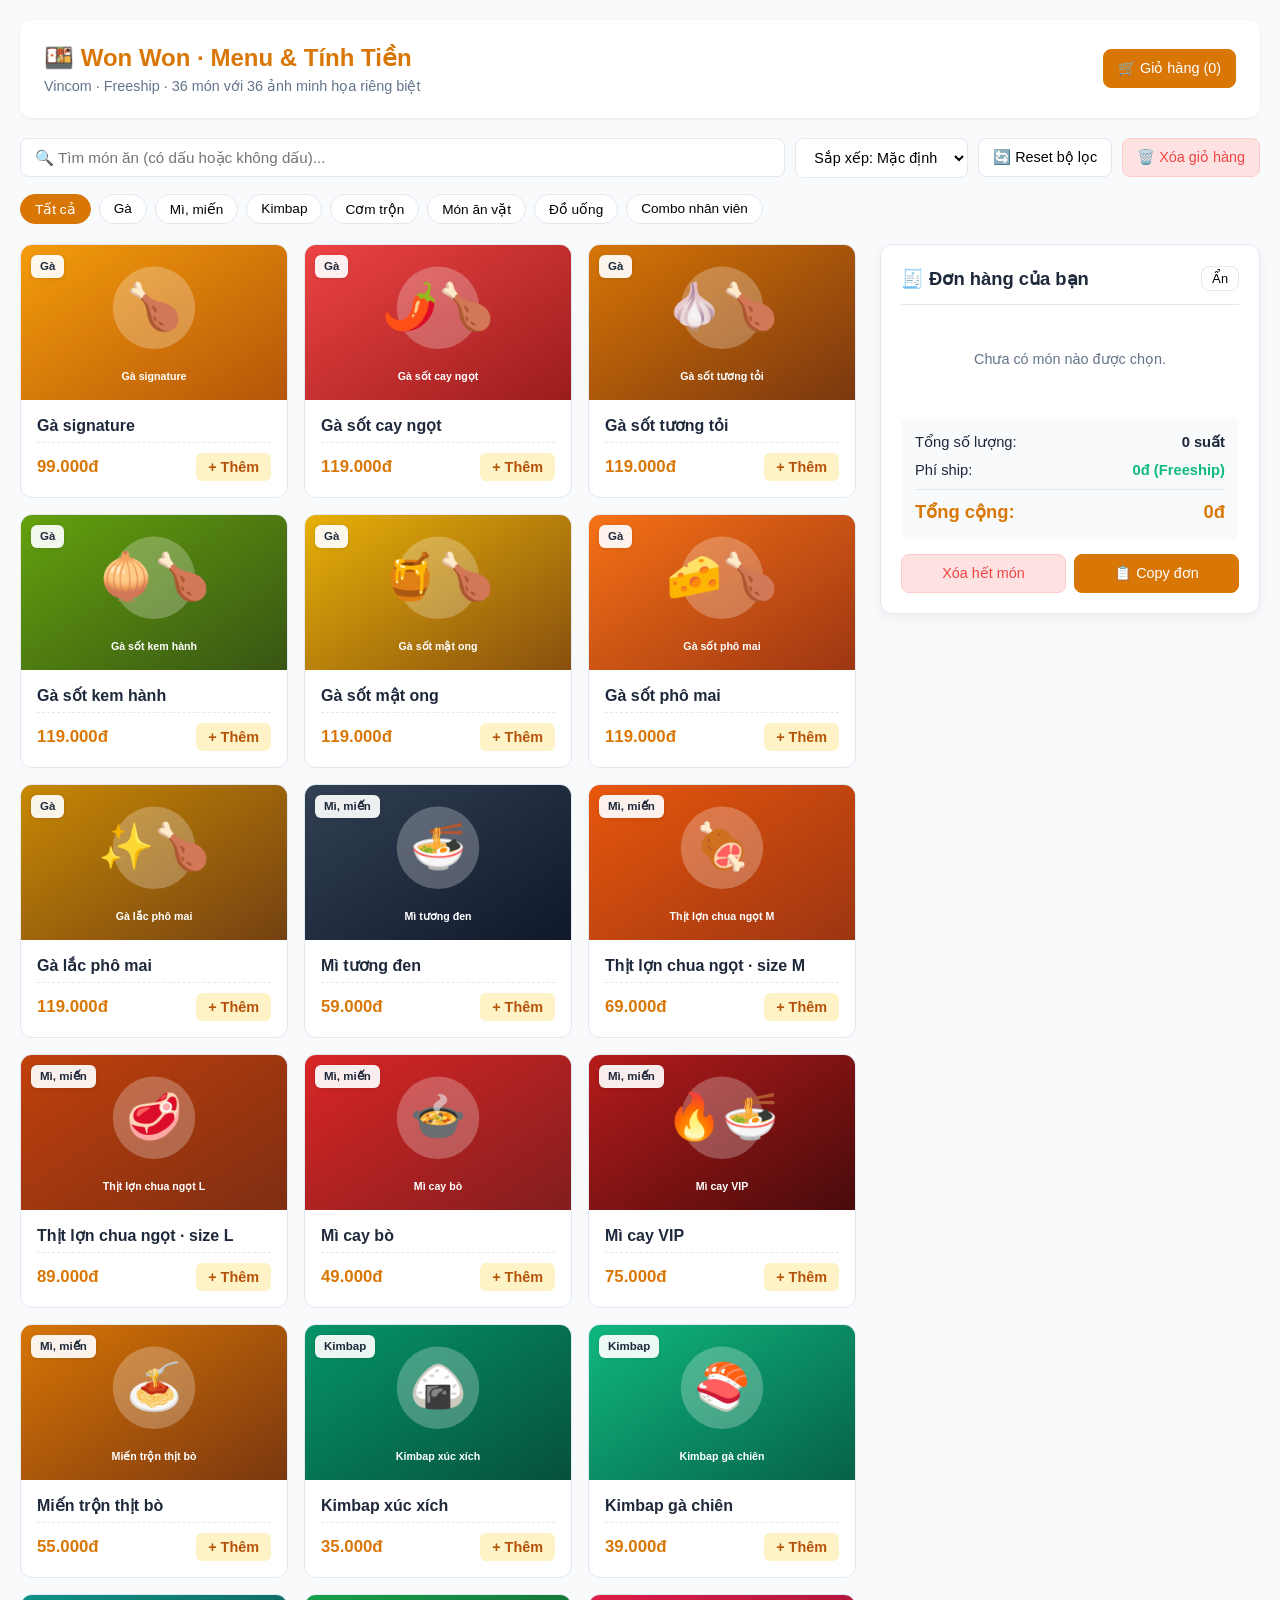
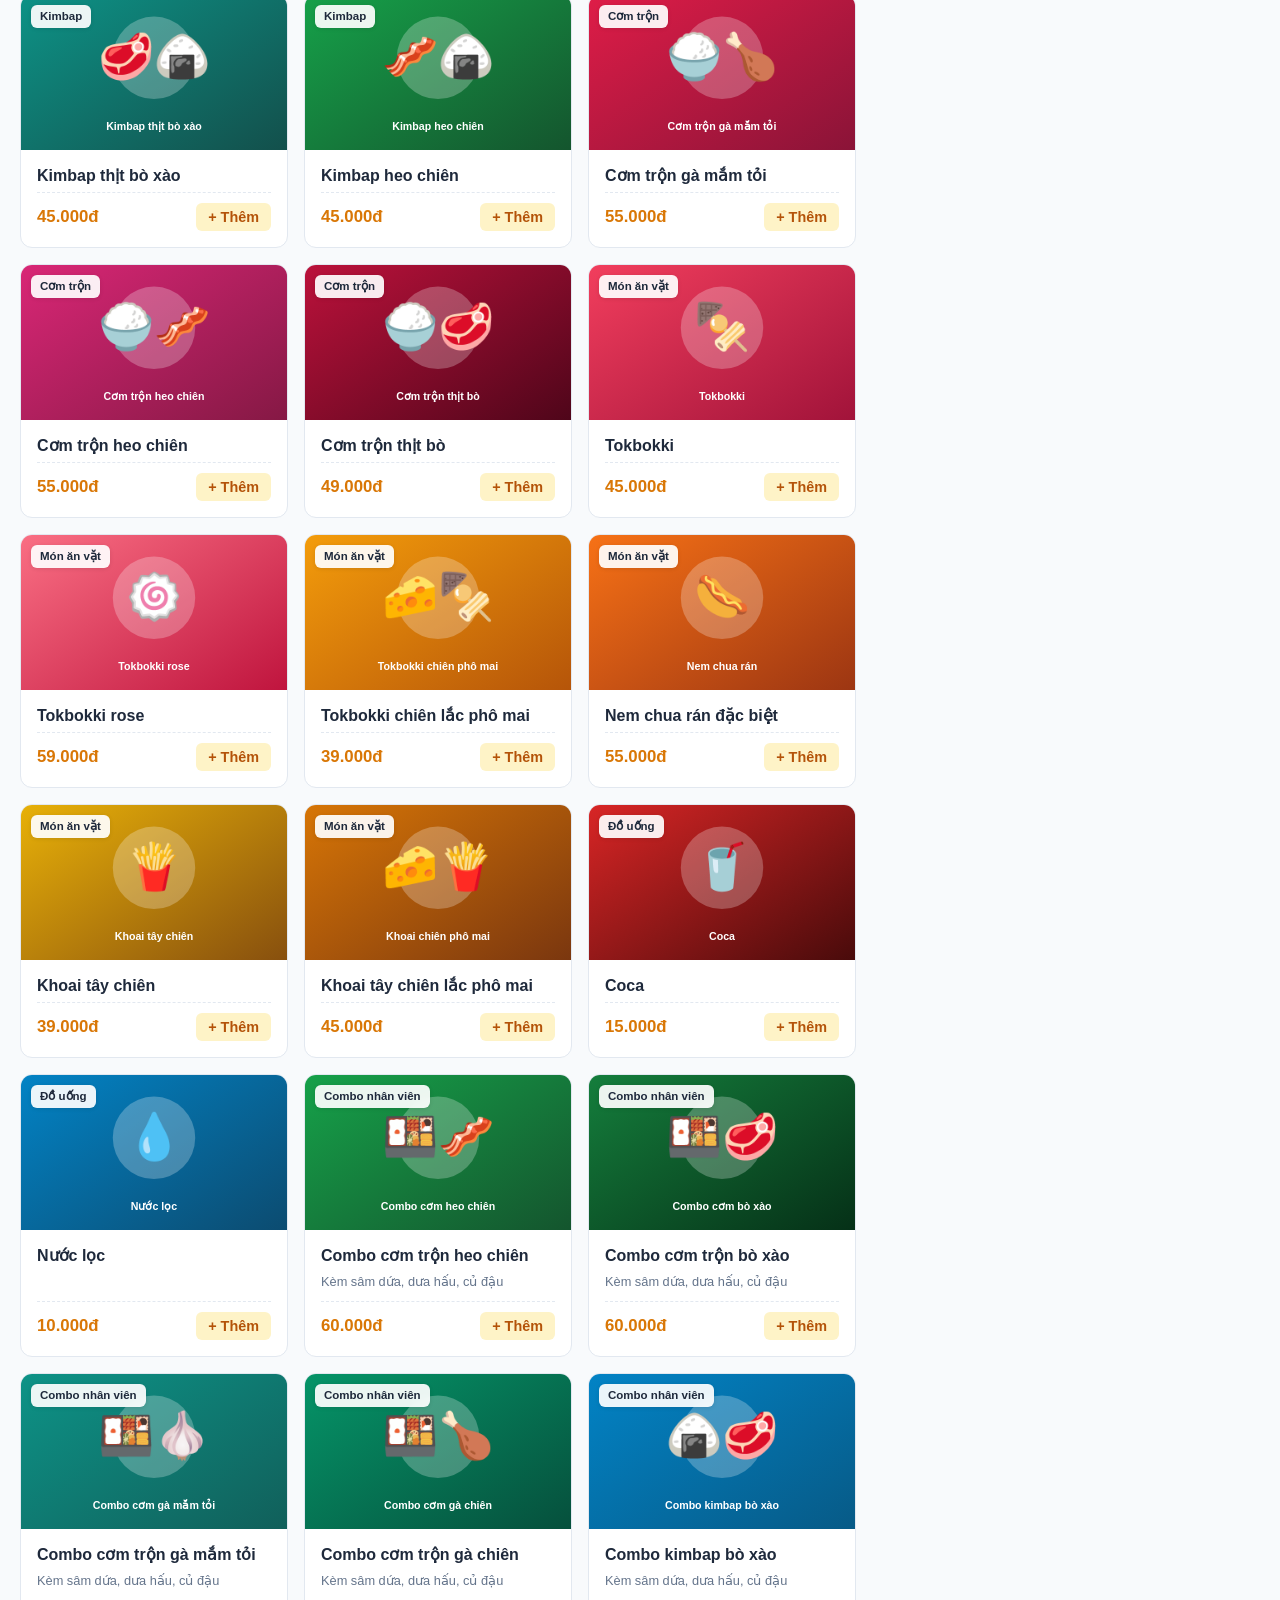
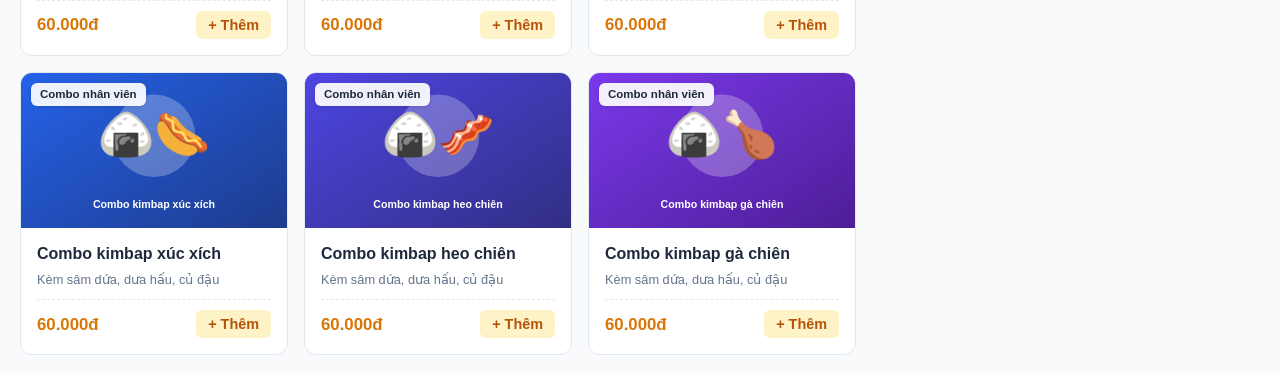
==== index.html @ 11dcac60 "Initial commit: add menu page" ====
<!DOCTYPE html>
<html lang="vi">
<head>
  <meta charset="UTF-8" />
  <meta http-equiv="refresh" content="0; url=./menu-won-won-unique-images.html" />
  <title>Menu Won Won</title>
  <script>
    window.location.replace("./menu-won-won-unique-images.html");
  </script>
</head>
<body>
  <p>Đang chuyển hướng tới <a href="./menu-won-won-unique-images.html">Menu Won Won</a>...</p>
</body>
</html>
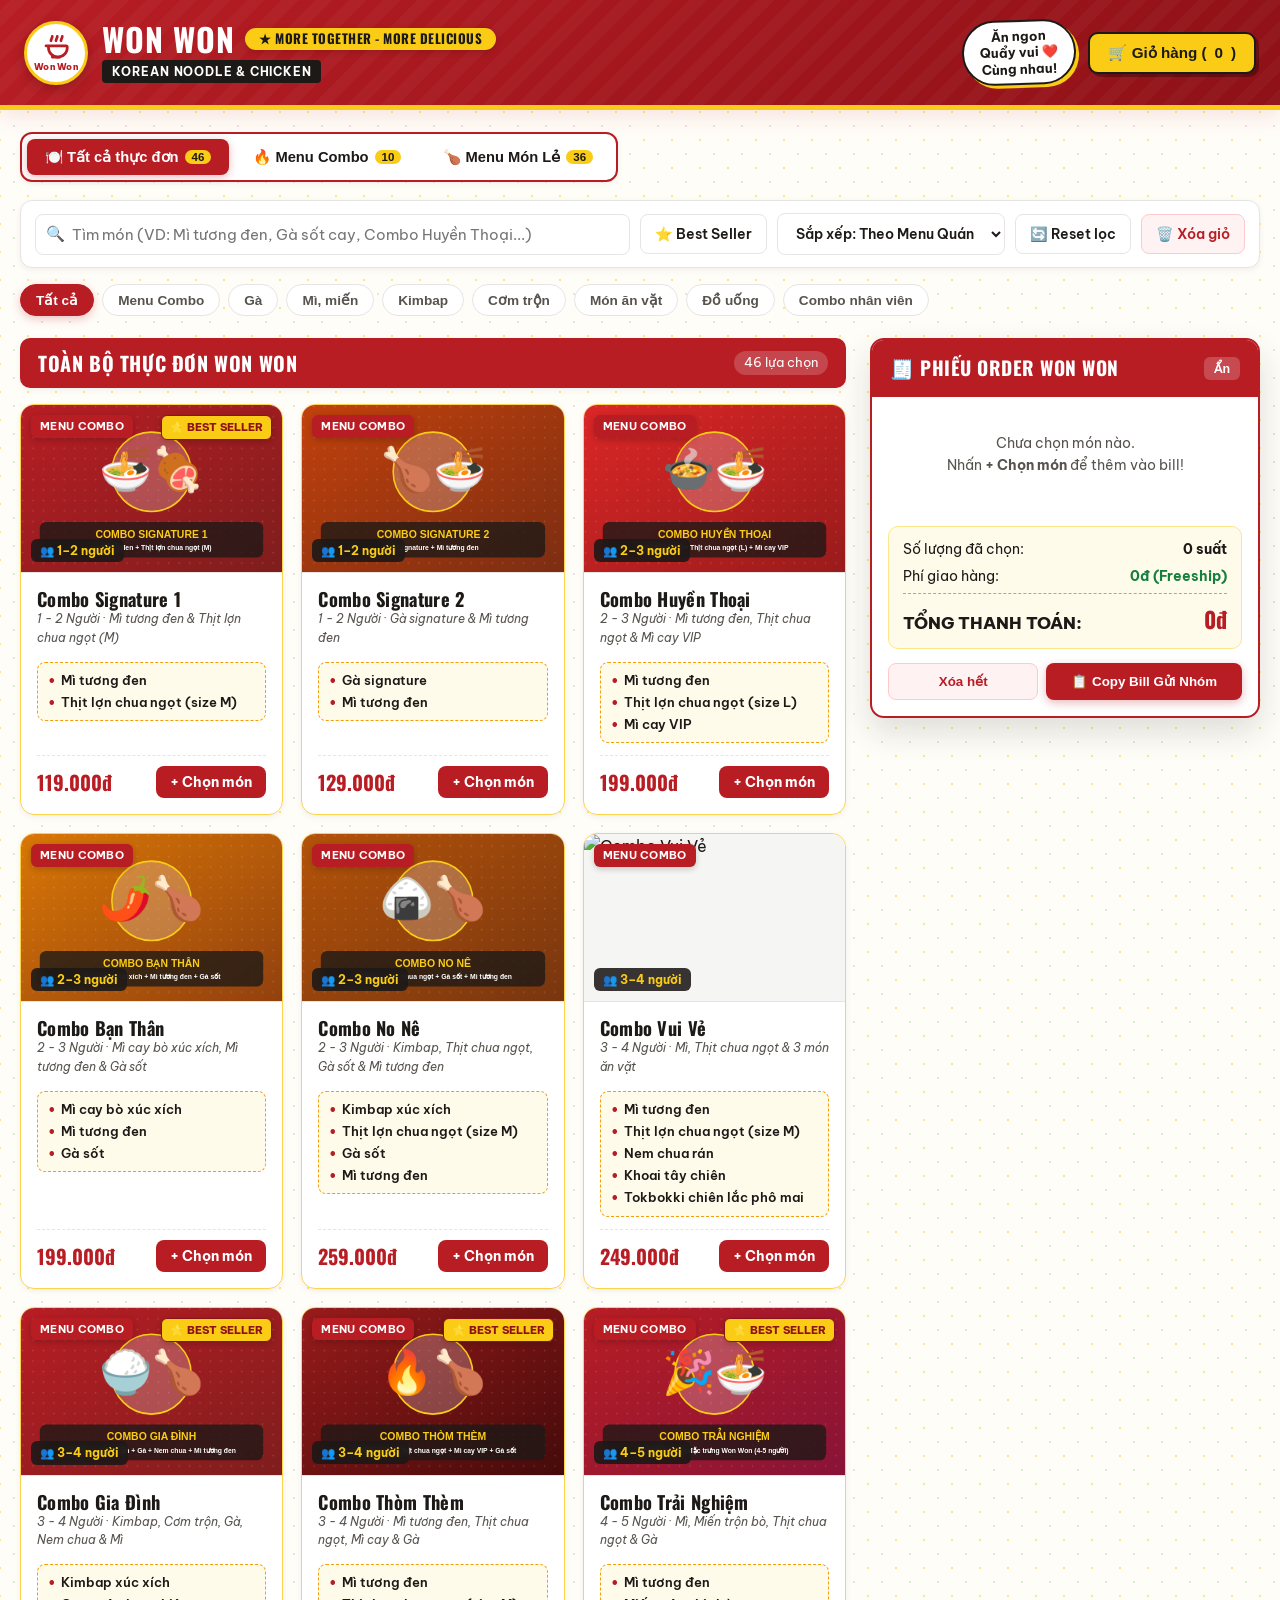
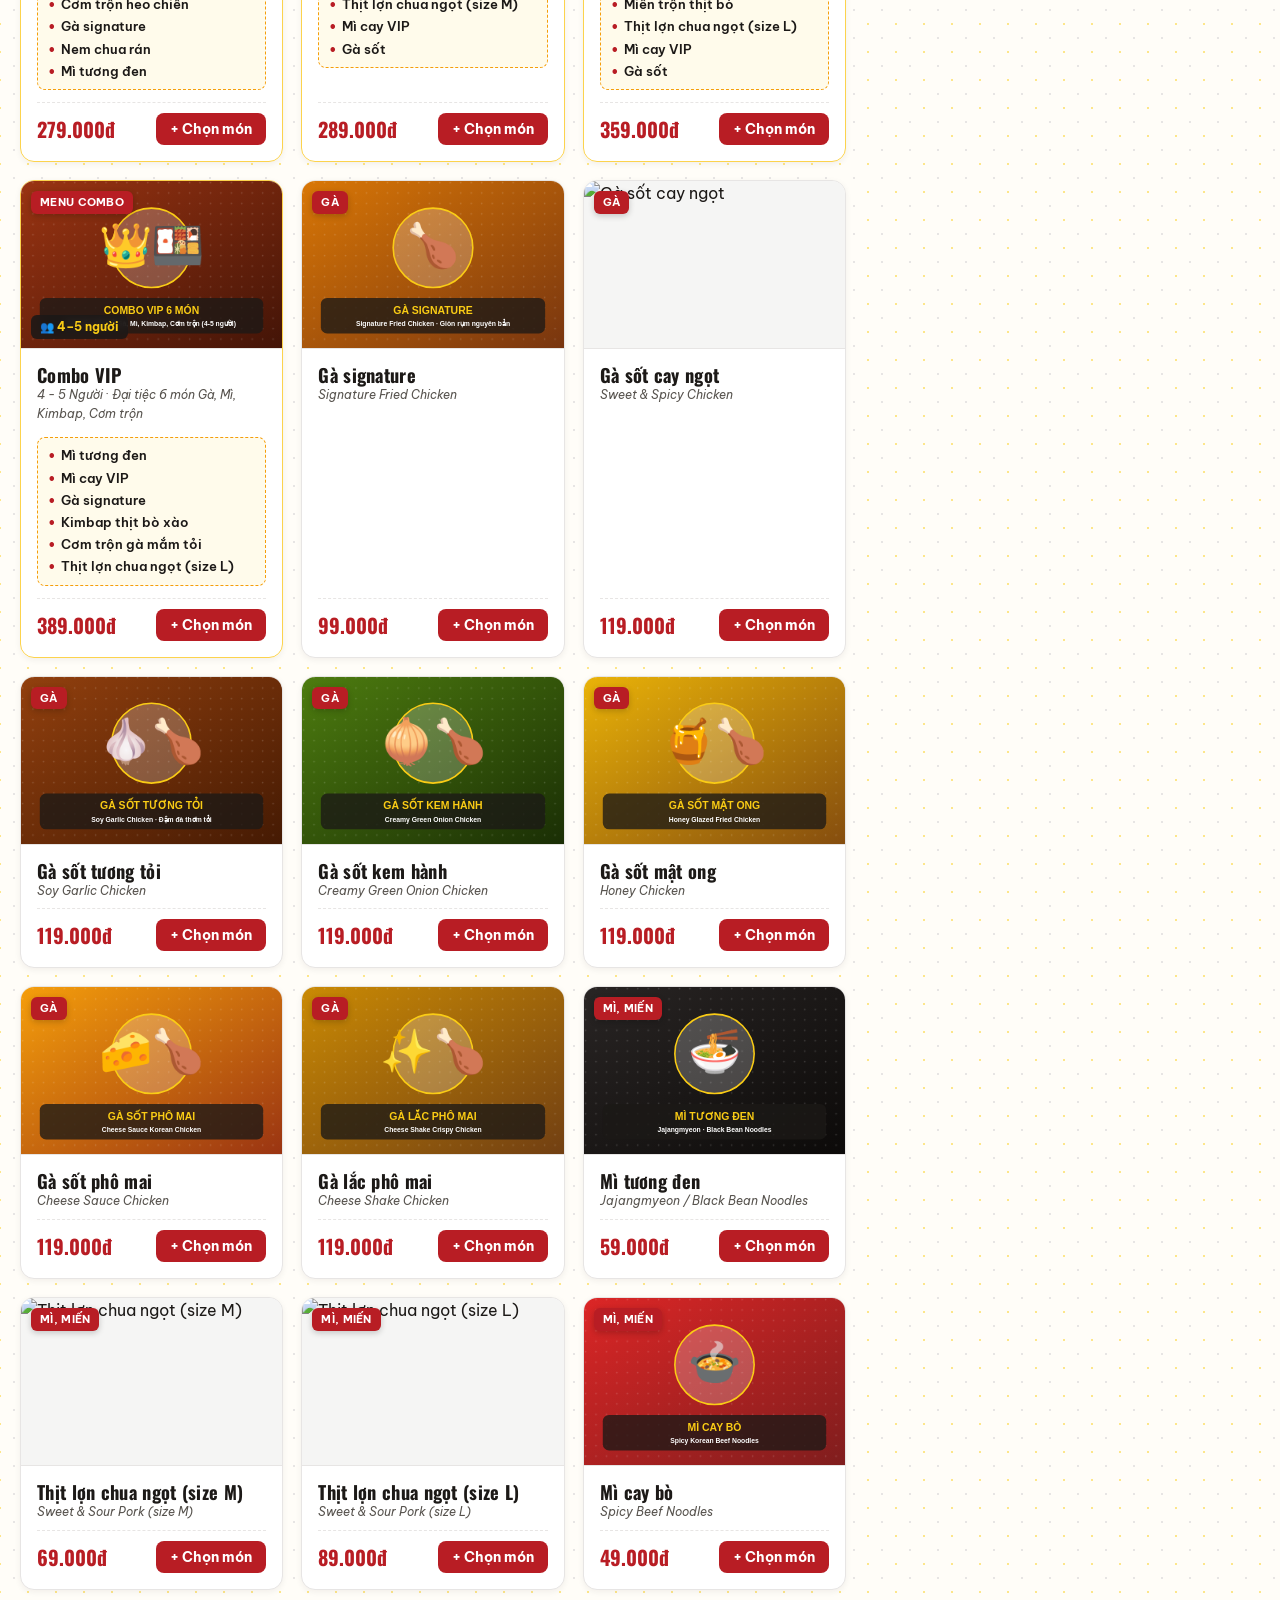
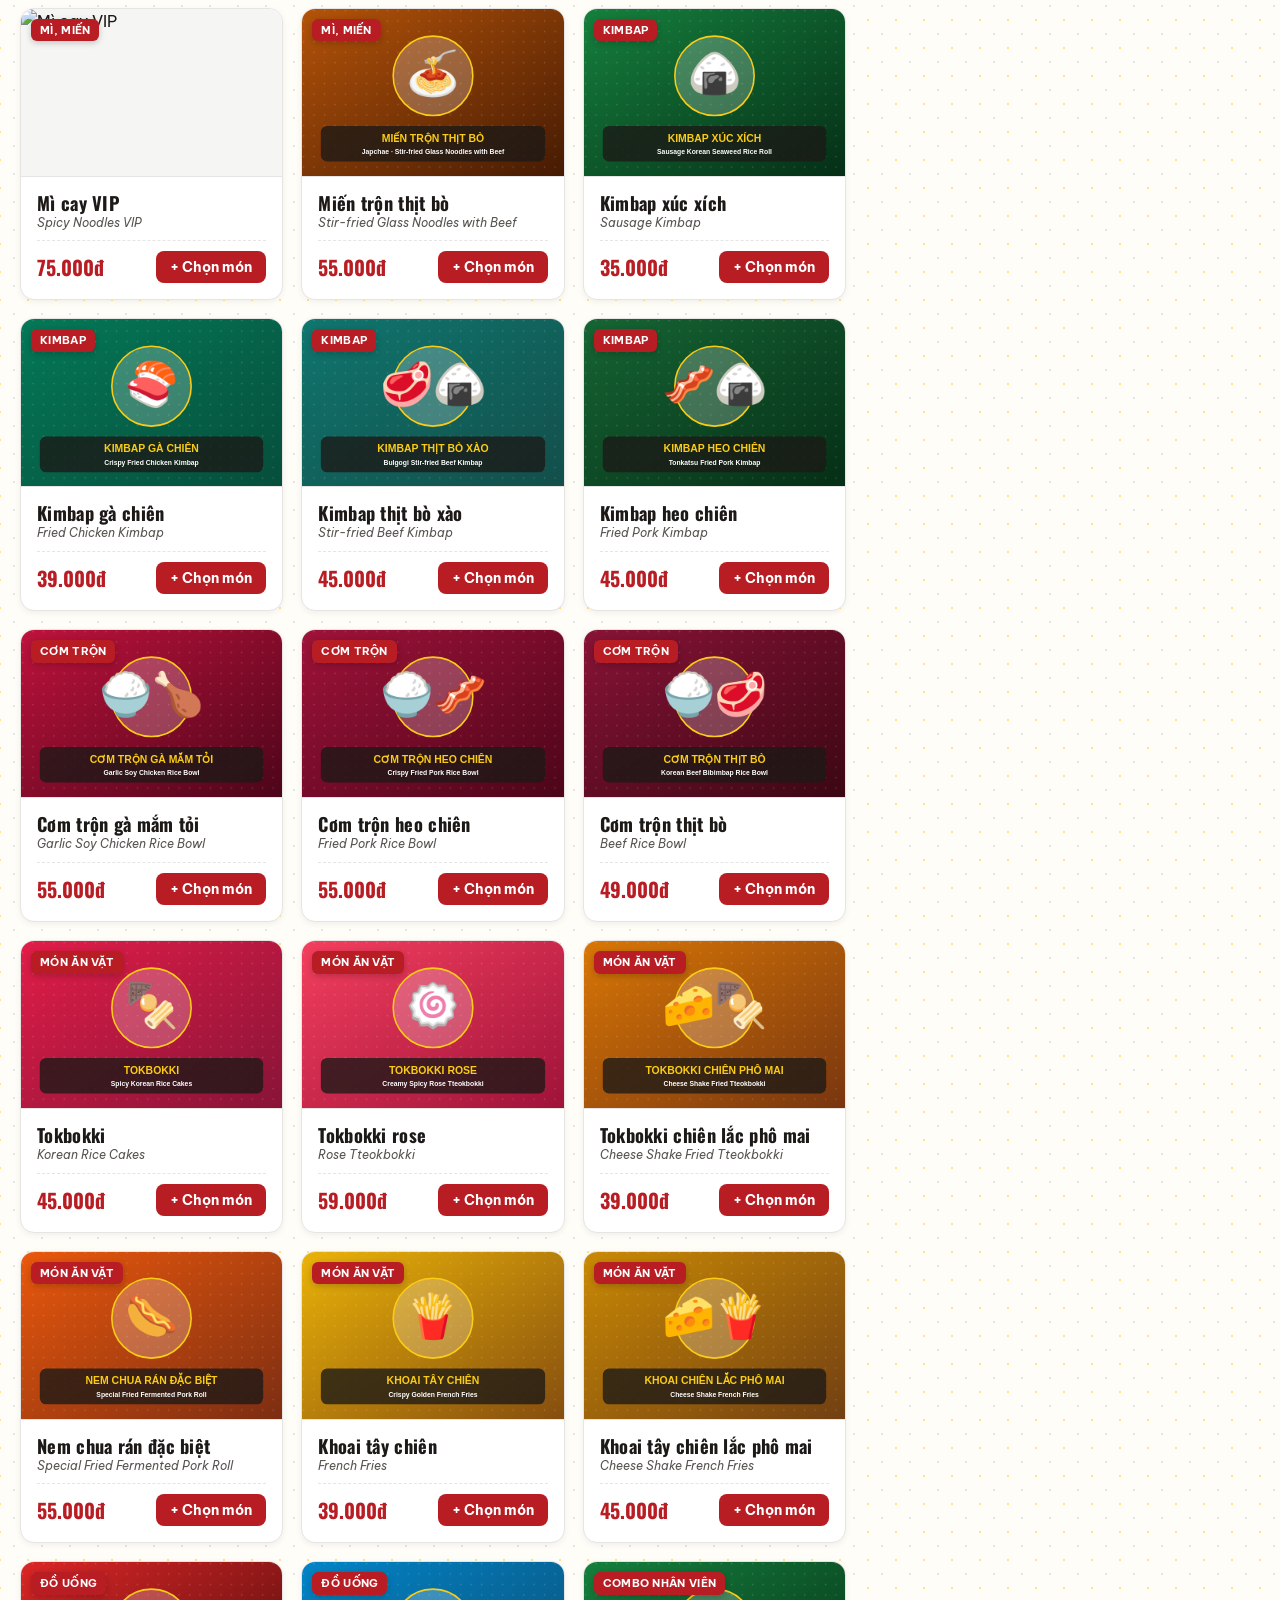
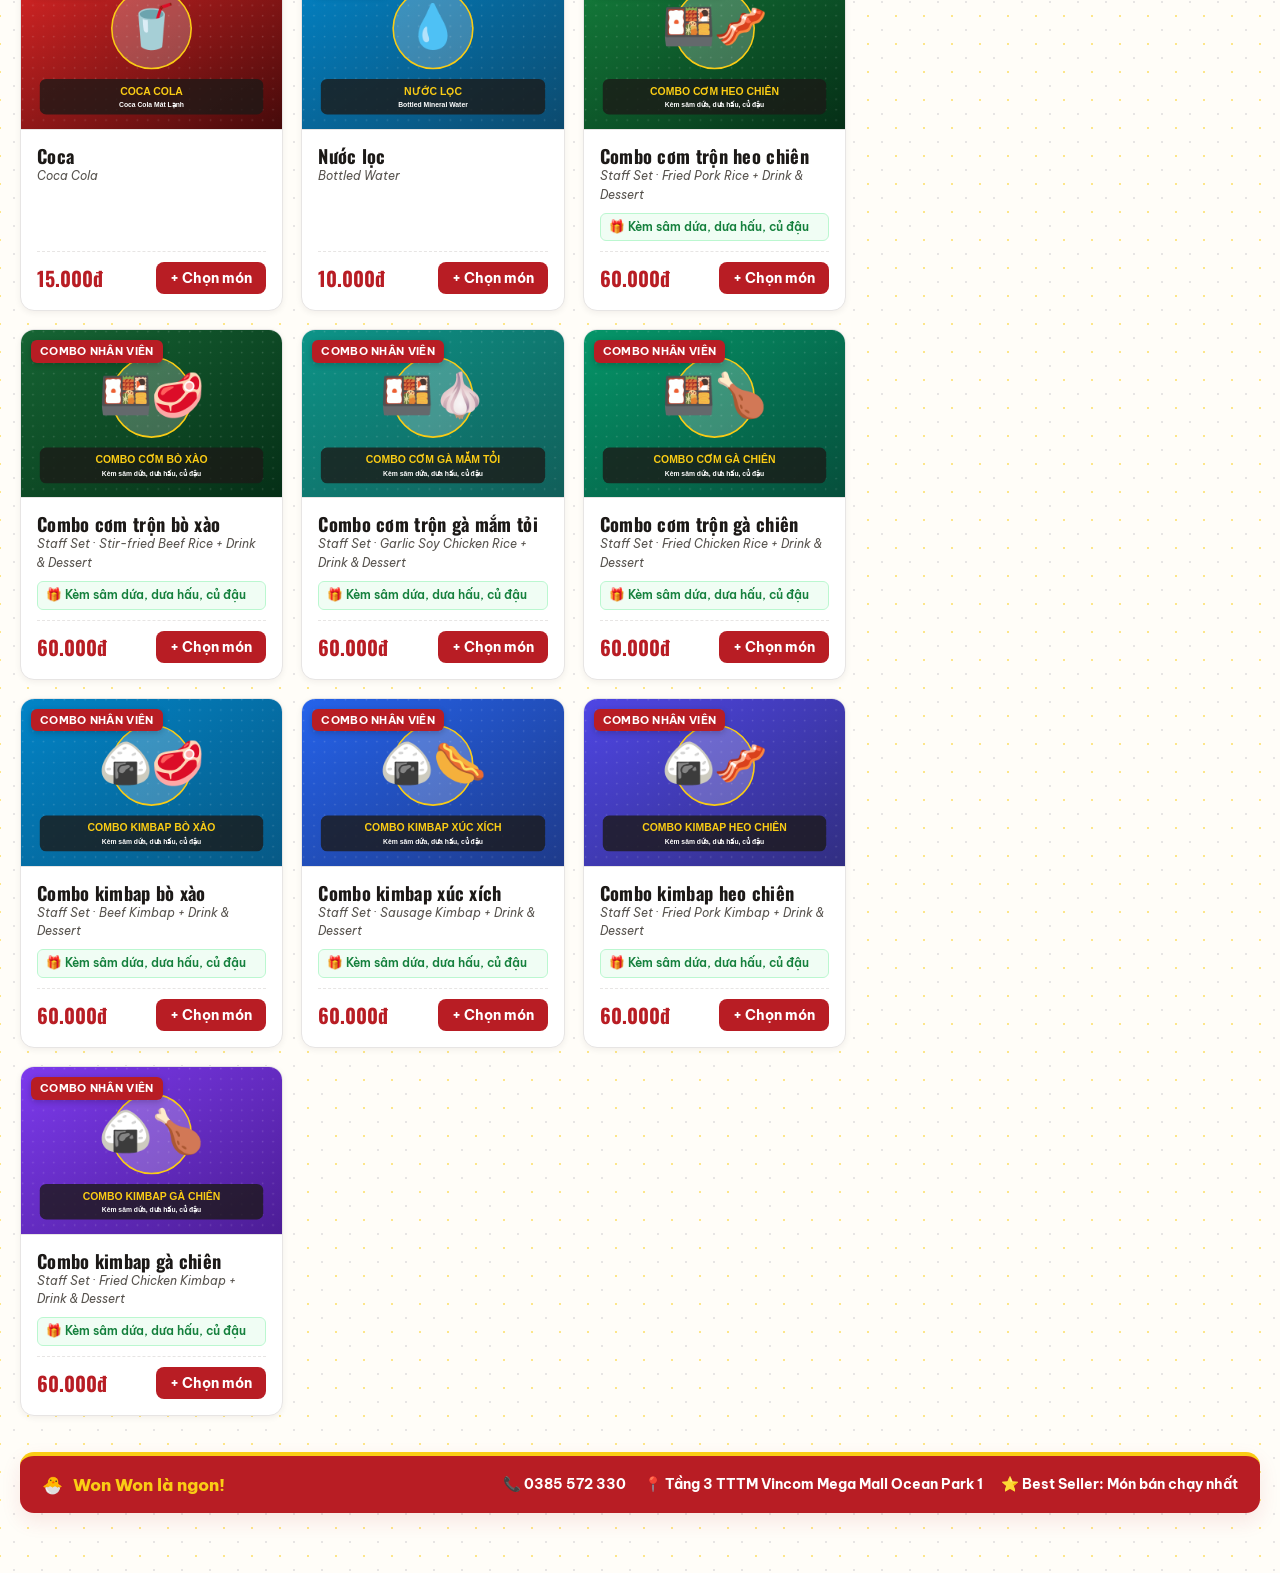
==== commit 5a544836: "Update menu page to won-won-official-menu-v2.html" ====
--- a/index.html
+++ b/index.html
@@ -2,13 +2,13 @@
 <html lang="vi">
 <head>
   <meta charset="UTF-8" />
-  <meta http-equiv="refresh" content="0; url=./menu-won-won-unique-images.html" />
+  <meta http-equiv="refresh" content="0; url=./won-won-official-menu-v2.html" />
   <title>Menu Won Won</title>
   <script>
-    window.location.replace("./menu-won-won-unique-images.html");
+    window.location.replace("./won-won-official-menu-v2.html");
   </script>
 </head>
 <body>
-  <p>Đang chuyển hướng tới <a href="./menu-won-won-unique-images.html">Menu Won Won</a>...</p>
+  <p>Đang chuyển hướng tới <a href="./won-won-official-menu-v2.html">Menu Won Won</a>...</p>
 </body>
 </html>
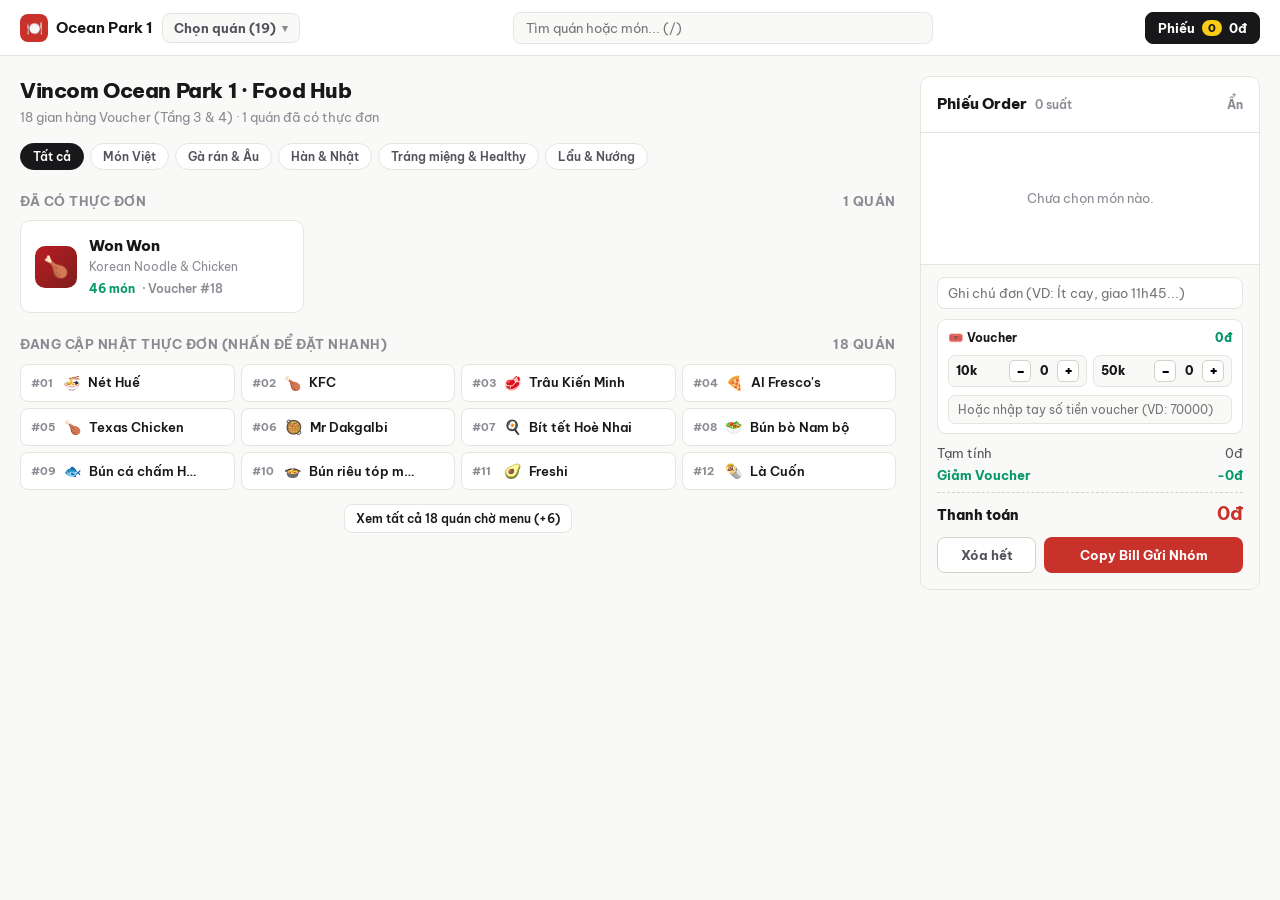
==== commit 72346120: "Redesign Food Hub for 18+ voucher restaurants with sticky order & voucher calculator" ====
--- a/index.html
+++ b/index.html
@@ -2,13 +2,168 @@
 <html lang="vi">
 <head>
   <meta charset="UTF-8" />
-  <meta http-equiv="refresh" content="0; url=./won-won-official-menu-v2.html" />
-  <title>Menu Won Won</title>
-  <script>
-    window.location.replace("./won-won-official-menu-v2.html");
-  </script>
+  <meta name="viewport" content="width=device-width, initial-scale=1.0" />
+  <title>Ocean Park 1 · Food Hub</title>
+  <meta name="description" content="Danh bạ thực đơn &amp; đặt món nhóm tại Vincom Mega Mall Ocean Park 1." />
+  <link rel="preconnect" href="https://fonts.googleapis.com" />
+  <link rel="preconnect" href="https://fonts.gstatic.com" crossorigin />
+  <link href="https://fonts.googleapis.com/css2?family=Be+Vietnam+Pro:wght@400;500;600;700;800&display=swap" rel="stylesheet" />
+  <link rel="stylesheet" href="./styles.css" />
 </head>
 <body>
-  <p>Đang chuyển hướng tới <a href="./won-won-official-menu-v2.html">Menu Won Won</a>...</p>
+  <!-- ==================== MINIMAL TOPBAR ==================== -->
+  <header class="topbar">
+    <div class="topbar-inner">
+      <div class="topbar-left">
+        <button class="brand-btn" id="brandHomeBtn" title="Về trang chủ">
+          <span class="brand-dot" aria-hidden="true">🍽️</span>
+          <strong>Ocean Park 1</strong>
+        </button>
+
+        <button class="switcher-trigger" id="switcherTriggerBtn" title="Chọn nhanh quán (Ctrl+K)">
+          <span id="switcherLabel">Chọn quán</span>
+          <span class="chevron">▾</span>
+        </button>
+      </div>
+
+      <div class="search-wrap">
+        <input
+          type="text"
+          id="globalSearchInput"
+          class="search-input"
+          placeholder="Tìm quán hoặc món... (/)"
+          autocomplete="off"
+        />
+        <button class="clear-x" id="globalSearchClear" aria-label="Xóa tìm kiếm">✕</button>
+      </div>
+
+      <button class="cart-btn" id="openCartBtn">
+        <span>Phiếu</span>
+        <span class="cart-badge" id="topCartCount">0</span>
+        <span class="cart-btn-total" id="topCartTotal">0đ</span>
+      </button>
+    </div>
+  </header>
+
+  <!-- ==================== WORKSPACE: MAIN + STICKY ORDER PANEL ==================== -->
+  <div class="workspace" id="workspace">
+    <main class="page" id="mainContent" aria-live="polite"></main>
+
+    <aside class="cart-drawer" id="cartDrawer" aria-label="Phiếu order nhóm">
+      <div class="cart-head">
+        <div class="cart-head-left">
+          <h2>Phiếu Order</h2>
+          <span class="muted" id="cartSubMeta">0 suất</span>
+        </div>
+        <button class="link-btn" id="closeCartBtn" aria-label="Ẩn phiếu">Ẩn</button>
+      </div>
+
+      <div class="cart-body" id="cartBody"></div>
+
+      <div class="cart-foot">
+        <input
+          type="text"
+          id="cartNoteInput"
+          class="field-input"
+          placeholder="Ghi chú đơn (VD: Ít cay, giao 11h45...)"
+        />
+
+        <!-- VOUCHER WIDGET: 10k & 50k steppers + manual input -->
+        <div class="voucher-box">
+          <div class="voucher-head">
+            <span>🎟️ Voucher</span>
+            <div class="voucher-head-right">
+              <span class="voucher-val" id="voucherActiveVal">0đ</span>
+              <button class="link-btn" id="resetVoucherBtn" hidden>Xóa</button>
+            </div>
+          </div>
+
+          <div class="voucher-steppers">
+            <div class="v-stepper">
+              <span class="v-denom">10k</span>
+              <div class="v-ctrl">
+                <button type="button" class="v-btn" data-v-denom="10000" data-v-delta="-1" aria-label="Giảm voucher 10k">−</button>
+                <span class="v-qty" id="vQty10">0</span>
+                <button type="button" class="v-btn" data-v-denom="10000" data-v-delta="1" aria-label="Tăng voucher 10k">+</button>
+              </div>
+            </div>
+
+            <div class="v-stepper">
+              <span class="v-denom">50k</span>
+              <div class="v-ctrl">
+                <button type="button" class="v-btn" data-v-denom="50000" data-v-delta="-1" aria-label="Giảm voucher 50k">−</button>
+                <span class="v-qty" id="vQty50">0</span>
+                <button type="button" class="v-btn" data-v-denom="50000" data-v-delta="1" aria-label="Tăng voucher 50k">+</button>
+              </div>
+            </div>
+          </div>
+
+          <input
+            type="text"
+            inputmode="numeric"
+            id="voucherManualInput"
+            class="voucher-manual"
+            placeholder="Hoặc nhập tay số tiền voucher (VD: 70000)"
+            autocomplete="off"
+          />
+        </div>
+
+        <div class="summary-block">
+          <div class="summary-line">
+            <span>Tạm tính</span>
+            <span id="cartSubtotalPrice">0đ</span>
+          </div>
+          <div class="summary-line is-discount" id="cartDiscountRow" hidden>
+            <span id="cartDiscountLabel">Giảm Voucher</span>
+            <span id="cartDiscountDisplay">-0đ</span>
+          </div>
+          <div class="summary-total">
+            <span>Thanh toán</span>
+            <strong id="cartTotalPrice">0đ</strong>
+          </div>
+        </div>
+
+        <div class="cart-actions">
+          <button class="btn-outline" id="clearCartBtn">Xóa hết</button>
+          <button class="btn-primary" id="copyBillBtn">Copy Bill Gửi Nhóm</button>
+        </div>
+      </div>
+    </aside>
+  </div>
+
+  <!-- ==================== FLOATING CART PILL (MOBILE) ==================== -->
+  <button class="floating-cart-pill" id="floatingCartPill" hidden>
+    <span>🧾 <strong id="fcCount">0</strong> suất · <span id="fcRests">0</span> quán</span>
+    <span><strong id="fcTotal">0đ</strong> · Mở phiếu →</span>
+  </button>
+
+  <!-- ==================== QUICK RESTAURANT SWITCHER MODAL (FOR 40+ QUÁN) ==================== -->
+  <div class="modal-overlay" id="switcherModal" hidden>
+    <div class="switcher-dialog" role="dialog" aria-modal="true" aria-label="Chọn nhanh gian hàng">
+      <div class="switcher-head">
+        <input
+          type="text"
+          id="switcherSearchInput"
+          class="switcher-search"
+          placeholder="Gõ tên quán để chuyển nhanh..."
+          autocomplete="off"
+        />
+        <button class="icon-close" id="closeSwitcherBtn" aria-label="Đóng">✕</button>
+      </div>
+      <div class="switcher-tabs">
+        <button class="sw-tab active" data-sw-tab="all">Tất cả</button>
+        <button class="sw-tab" data-sw-tab="ready">Đã có menu</button>
+        <button class="sw-tab" data-sw-tab="pinned">★ Đã ghim</button>
+      </div>
+      <div class="switcher-list" id="switcherList"></div>
+    </div>
+  </div>
+
+  <div class="drawer-backdrop" id="cartBackdrop" hidden></div>
+
+  <div class="toast" id="toast" role="status" aria-live="polite"></div>
+
+  <script src="./data/restaurants.js"></script>
+  <script src="./app.js"></script>
 </body>
 </html>
--- a/styles.css
+++ b/styles.css
@@ -0,0 +1,1324 @@
+:root {
+  --bg: #F9F9F8;
+  --surface: #FFFFFF;
+  --subtle: #F2F1EE;
+  --ink: #18181B;
+  --ink-2: #52525B;
+  --muted: #8A8A93;
+  --border: #E6E4DF;
+  --border-strong: #D4D1C9;
+
+  --brand: #C8322B;
+  --brand-dark: #A1231D;
+  --brand-soft: #FEF2F2;
+  --emerald: #059669;
+  --emerald-soft: #ECFDF5;
+  --amber: #D97706;
+  --amber-soft: #FEF3C7;
+
+  --radius: 10px;
+  --topbar-h: 56px;
+}
+
+* {
+  box-sizing: border-box;
+  margin: 0;
+  padding: 0;
+}
+
+body {
+  font-family: 'Be Vietnam Pro', -apple-system, BlinkMacSystemFont, 'Segoe UI', sans-serif;
+  background: var(--bg);
+  color: var(--ink);
+  font-size: 14px;
+  line-height: 1.45;
+  min-height: 100vh;
+  -webkit-font-smoothing: antialiased;
+}
+
+button, input, select {
+  font-family: inherit;
+  font-size: inherit;
+}
+
+.muted {
+  color: var(--muted);
+  font-size: 0.78rem;
+  font-weight: 600;
+}
+
+/* ==================== TOPBAR ==================== */
+.topbar {
+  position: sticky;
+  top: 0;
+  z-index: 40;
+  height: var(--topbar-h);
+  background: rgba(255, 255, 255, 0.92);
+  backdrop-filter: blur(12px);
+  border-bottom: 1px solid var(--border);
+}
+
+.topbar-inner {
+  max-width: 1320px;
+  height: 100%;
+  margin: 0 auto;
+  padding: 0 20px;
+  display: flex;
+  align-items: center;
+  justify-content: space-between;
+  gap: 14px;
+}
+
+.topbar-left {
+  display: flex;
+  align-items: center;
+  gap: 10px;
+  flex-shrink: 0;
+}
+
+.brand-btn {
+  display: inline-flex;
+  align-items: center;
+  gap: 8px;
+  border: none;
+  background: none;
+  color: var(--ink);
+  font-weight: 800;
+  font-size: 0.94rem;
+  cursor: pointer;
+}
+
+.brand-dot {
+  width: 28px;
+  height: 28px;
+  border-radius: 8px;
+  background: var(--brand);
+  display: grid;
+  place-items: center;
+  font-size: 0.85rem;
+}
+
+.switcher-trigger {
+  display: inline-flex;
+  align-items: center;
+  gap: 6px;
+  padding: 6px 11px;
+  border-radius: 8px;
+  border: 1px solid var(--border);
+  background: var(--bg);
+  color: var(--ink-2);
+  font-size: 0.8rem;
+  font-weight: 700;
+  cursor: pointer;
+  max-width: 190px;
+}
+
+.switcher-trigger:hover {
+  border-color: var(--ink);
+  color: var(--ink);
+}
+
+.switcher-trigger span:first-child {
+  white-space: nowrap;
+  overflow: hidden;
+  text-overflow: ellipsis;
+}
+
+.chevron {
+  font-size: 0.7rem;
+  color: var(--muted);
+}
+
+.search-wrap {
+  flex: 1;
+  max-width: 420px;
+  position: relative;
+}
+
+.search-input {
+  width: 100%;
+  padding: 7px 28px 7px 12px;
+  border-radius: 8px;
+  border: 1px solid var(--border);
+  background: var(--bg);
+  font-size: 0.82rem;
+  outline: none;
+}
+
+.search-input:focus {
+  background: #fff;
+  border-color: var(--ink);
+}
+
+.clear-x {
+  position: absolute;
+  right: 7px;
+  top: 50%;
+  transform: translateY(-50%);
+  width: 18px;
+  height: 18px;
+  border-radius: 50%;
+  border: none;
+  background: var(--border);
+  color: var(--ink-2);
+  font-size: 0.65rem;
+  cursor: pointer;
+  display: none;
+  align-items: center;
+  justify-content: center;
+}
+
+.clear-x.visible {
+  display: inline-flex;
+}
+
+.cart-btn {
+  display: inline-flex;
+  align-items: center;
+  gap: 7px;
+  padding: 7px 12px;
+  border-radius: 8px;
+  border: 1px solid var(--ink);
+  background: var(--ink);
+  color: #fff;
+  font-size: 0.8rem;
+  font-weight: 700;
+  cursor: pointer;
+  flex-shrink: 0;
+}
+
+.cart-btn:hover {
+  background: var(--brand);
+  border-color: var(--brand);
+}
+
+.cart-badge {
+  background: #FACC15;
+  color: var(--ink);
+  font-size: 0.7rem;
+  font-weight: 800;
+  padding: 1px 6px;
+  border-radius: 99px;
+  font-variant-numeric: tabular-nums;
+}
+
+.cart-btn-total {
+  font-variant-numeric: tabular-nums;
+}
+
+/* ==================== WORKSPACE & MAIN PAGE ==================== */
+.workspace {
+  max-width: 1320px;
+  margin: 0 auto;
+  padding: 20px 20px 64px;
+  display: grid;
+  grid-template-columns: minmax(0, 1fr) 340px;
+  gap: 24px;
+  align-items: start;
+}
+
+.workspace.cart-hidden {
+  grid-template-columns: minmax(0, 1fr);
+}
+
+.workspace.cart-hidden .cart-drawer {
+  display: none;
+}
+
+.page {
+  min-width: 0;
+}
+
+.page-head {
+  display: flex;
+  align-items: flex-end;
+  justify-content: space-between;
+  gap: 12px;
+  margin-bottom: 16px;
+  flex-wrap: wrap;
+}
+
+.page-head h1 {
+  font-size: 1.3rem;
+  font-weight: 800;
+  letter-spacing: -0.02em;
+}
+
+.page-head p {
+  font-size: 0.8rem;
+  color: var(--muted);
+  margin-top: 2px;
+}
+
+.filter-bar {
+  display: flex;
+  flex-wrap: wrap;
+  align-items: center;
+  justify-content: space-between;
+  gap: 10px;
+  margin-bottom: 20px;
+}
+
+.chip-group {
+  display: flex;
+  flex-wrap: wrap;
+  gap: 6px;
+}
+
+.chip {
+  padding: 5px 12px;
+  border-radius: 99px;
+  border: 1px solid var(--border);
+  background: var(--surface);
+  color: var(--ink-2);
+  font-size: 0.78rem;
+  font-weight: 600;
+  cursor: pointer;
+}
+
+.chip:hover {
+  border-color: var(--ink);
+  color: var(--ink);
+}
+
+.chip.active {
+  background: var(--ink);
+  border-color: var(--ink);
+  color: #fff;
+}
+
+.section-title {
+  display: flex;
+  align-items: center;
+  justify-content: space-between;
+  margin: 22px 0 10px;
+  font-size: 0.8rem;
+  font-weight: 700;
+  color: var(--muted);
+  text-transform: uppercase;
+  letter-spacing: 0.04em;
+}
+
+.section-title:first-of-type {
+  margin-top: 0;
+}
+
+/* ==================== READY RESTAURANTS (CLEAN CARDS) ==================== */
+.ready-grid {
+  display: grid;
+  grid-template-columns: repeat(auto-fill, minmax(250px, 1fr));
+  gap: 12px;
+}
+
+.ready-card {
+  background: var(--surface);
+  border: 1px solid var(--border);
+  border-radius: var(--radius);
+  padding: 14px;
+  display: flex;
+  align-items: center;
+  gap: 12px;
+  cursor: pointer;
+  transition: border-color 0.14s, box-shadow 0.14s;
+}
+
+.ready-card:hover {
+  border-color: var(--ink);
+  box-shadow: 0 4px 14px rgba(0, 0, 0, 0.05);
+}
+
+.ready-icon {
+  width: 42px;
+  height: 42px;
+  border-radius: 10px;
+  display: grid;
+  place-items: center;
+  font-size: 1.3rem;
+  color: #fff;
+  flex-shrink: 0;
+}
+
+.ready-info {
+  flex: 1;
+  min-width: 0;
+}
+
+.ready-name {
+  font-size: 0.92rem;
+  font-weight: 800;
+  color: var(--ink);
+  display: flex;
+  align-items: center;
+  gap: 6px;
+}
+
+.ready-sub {
+  font-size: 0.75rem;
+  color: var(--muted);
+  margin-top: 1px;
+  white-space: nowrap;
+  overflow: hidden;
+  text-overflow: ellipsis;
+}
+
+.ready-meta {
+  display: flex;
+  align-items: center;
+  gap: 7px;
+  margin-top: 5px;
+  font-size: 0.72rem;
+  font-weight: 700;
+}
+
+.text-emerald { color: var(--emerald); }
+
+.qty-dot {
+  background: var(--brand);
+  color: #fff;
+  font-size: 0.66rem;
+  font-weight: 800;
+  padding: 1px 6px;
+  border-radius: 99px;
+}
+
+/* ==================== PENDING RESTAURANTS (ULTRA-COMPACT DIRECTORY FOR 40+ QUÁN) ==================== */
+.compact-dir-grid {
+  display: grid;
+  grid-template-columns: repeat(auto-fill, minmax(210px, 1fr));
+  gap: 6px;
+}
+
+.compact-venue {
+  background: var(--surface);
+  border: 1px solid var(--border);
+  border-radius: 8px;
+  padding: 8px 10px;
+  display: flex;
+  align-items: center;
+  gap: 8px;
+  cursor: pointer;
+  transition: border-color 0.12s, background 0.12s;
+}
+
+.compact-venue:hover {
+  border-color: var(--ink);
+  background: #fff;
+}
+
+.compact-stt {
+  font-size: 0.7rem;
+  font-weight: 700;
+  color: var(--muted);
+  min-width: 24px;
+  font-variant-numeric: tabular-nums;
+}
+
+.compact-name {
+  flex: 1;
+  min-width: 0;
+  font-size: 0.82rem;
+  font-weight: 600;
+  white-space: nowrap;
+  overflow: hidden;
+  text-overflow: ellipsis;
+}
+
+.pin-btn {
+  border: none;
+  background: none;
+  color: var(--border-strong);
+  font-size: 0.82rem;
+  cursor: pointer;
+  padding: 2px;
+  opacity: 0;
+  transition: opacity 0.12s, color 0.12s;
+}
+
+.ready-card:hover .pin-btn,
+.compact-venue:hover .pin-btn,
+.sw-item:hover .pin-btn,
+.pin-btn.pinned {
+  opacity: 1;
+}
+
+.pin-btn.pinned,
+.pin-btn:hover {
+  color: var(--amber);
+}
+
+.load-more-wrap {
+  text-align: center;
+  margin-top: 14px;
+}
+
+/* ==================== RESTAURANT DETAIL VIEW ==================== */
+.rest-header {
+  display: flex;
+  flex-wrap: wrap;
+  align-items: center;
+  justify-content: space-between;
+  gap: 12px;
+  padding-bottom: 16px;
+  margin-bottom: 16px;
+  border-bottom: 1px solid var(--border);
+}
+
+.rest-header-left {
+  display: flex;
+  align-items: center;
+  gap: 12px;
+}
+
+.rest-header-title {
+  display: flex;
+  align-items: center;
+  gap: 8px;
+  flex-wrap: wrap;
+}
+
+.rest-header-title h1 {
+  font-size: 1.25rem;
+  font-weight: 800;
+  letter-spacing: -0.02em;
+}
+
+.voucher-pill {
+  font-size: 0.7rem;
+  font-weight: 700;
+  padding: 2px 8px;
+  border-radius: 5px;
+  background: var(--amber-soft);
+  color: #92400E;
+}
+
+.rest-header-sub {
+  font-size: 0.78rem;
+  color: var(--muted);
+  margin-top: 2px;
+}
+
+.rest-actions {
+  display: flex;
+  align-items: center;
+  gap: 6px;
+}
+
+.btn-sm, .select-sm {
+  padding: 6px 11px;
+  border-radius: 8px;
+  border: 1px solid var(--border);
+  background: var(--surface);
+  color: var(--ink);
+  font-size: 0.78rem;
+  font-weight: 600;
+  cursor: pointer;
+}
+
+.btn-sm:hover, .select-sm:hover {
+  border-color: var(--ink);
+}
+
+.btn-sm.active {
+  background: var(--amber-soft);
+  border-color: var(--amber);
+  color: #92400E;
+}
+
+.seg-control {
+  display: inline-flex;
+  background: var(--subtle);
+  padding: 2px;
+  border-radius: 8px;
+  border: 1px solid var(--border);
+}
+
+.seg-btn {
+  padding: 4px 10px;
+  border-radius: 6px;
+  border: none;
+  background: transparent;
+  color: var(--muted);
+  font-size: 0.76rem;
+  font-weight: 700;
+  cursor: pointer;
+}
+
+.seg-btn.active {
+  background: #fff;
+  color: var(--ink);
+}
+
+.menu-toolbar {
+  display: flex;
+  flex-wrap: wrap;
+  align-items: center;
+  gap: 8px;
+  margin-bottom: 12px;
+}
+
+.local-search {
+  flex: 1;
+  min-width: 180px;
+  padding: 6px 11px;
+  border-radius: 8px;
+  border: 1px solid var(--border);
+  background: var(--surface);
+  font-size: 0.8rem;
+  outline: none;
+}
+
+.local-search:focus {
+  border-color: var(--ink);
+}
+
+/* ==================== DISH GRID ==================== */
+.dish-grid {
+  display: grid;
+  grid-template-columns: repeat(auto-fill, minmax(225px, 1fr));
+  gap: 14px;
+}
+
+.dish-card {
+  background: var(--surface);
+  border: 1px solid var(--border);
+  border-radius: var(--radius);
+  overflow: hidden;
+  display: flex;
+  flex-direction: column;
+  transition: border-color 0.14s, box-shadow 0.14s;
+}
+
+.dish-card:hover {
+  border-color: var(--border-strong);
+  box-shadow: 0 4px 14px rgba(0, 0, 0, 0.05);
+}
+
+.dish-card.in-cart {
+  border-color: var(--brand);
+}
+
+.dish-media {
+  position: relative;
+  width: 100%;
+  aspect-ratio: 5 / 4;
+  background: var(--subtle);
+  border-bottom: 1px solid var(--border);
+}
+
+.dish-img {
+  width: 100%;
+  height: 100%;
+  object-fit: cover;
+  display: block;
+}
+
+.dish-hot {
+  position: absolute;
+  top: 7px;
+  right: 7px;
+  background: #FACC15;
+  color: var(--ink);
+  font-size: 0.65rem;
+  font-weight: 800;
+  padding: 2px 6px;
+  border-radius: 5px;
+}
+
+.dish-rest-tag {
+  position: absolute;
+  bottom: 7px;
+  right: 7px;
+  background: rgba(255, 255, 255, 0.94);
+  color: var(--ink);
+  border: 1px solid var(--border);
+  font-size: 0.68rem;
+  font-weight: 700;
+  padding: 2px 7px;
+  border-radius: 5px;
+  cursor: pointer;
+}
+
+.dish-body {
+  padding: 11px 12px 12px;
+  display: flex;
+  flex-direction: column;
+  flex: 1;
+}
+
+.dish-name {
+  font-size: 0.89rem;
+  font-weight: 700;
+  color: var(--ink);
+  line-height: 1.28;
+}
+
+.dish-desc {
+  font-size: 0.73rem;
+  color: var(--muted);
+  margin-top: 2px;
+}
+
+.combo-items {
+  list-style: none;
+  margin: 7px 0;
+  padding: 6px 8px;
+  background: var(--bg);
+  border-radius: 7px;
+  font-size: 0.72rem;
+  color: var(--ink-2);
+}
+
+.combo-items li::before {
+  content: "• ";
+  color: var(--brand);
+  font-weight: 800;
+}
+
+.dish-note {
+  font-size: 0.71rem;
+  color: var(--emerald);
+  margin-top: 4px;
+  font-weight: 600;
+}
+
+.dish-foot {
+  margin-top: auto;
+  padding-top: 10px;
+  display: flex;
+  align-items: center;
+  justify-content: space-between;
+  gap: 8px;
+}
+
+.dish-price {
+  font-size: 0.94rem;
+  font-weight: 800;
+  font-variant-numeric: tabular-nums;
+}
+
+.add-btn {
+  background: var(--ink);
+  color: #fff;
+  border: none;
+  padding: 5px 12px;
+  border-radius: 7px;
+  font-size: 0.76rem;
+  font-weight: 700;
+  cursor: pointer;
+}
+
+.add-btn:hover { background: var(--brand); }
+
+.stepper {
+  display: inline-flex;
+  align-items: center;
+  gap: 4px;
+  background: var(--brand-soft);
+  border: 1px solid #FECACA;
+  border-radius: 7px;
+  padding: 1px 3px;
+}
+
+.stepper button {
+  width: 22px;
+  height: 22px;
+  border: none;
+  border-radius: 5px;
+  background: #fff;
+  color: var(--brand);
+  font-weight: 800;
+  cursor: pointer;
+}
+
+.stepper button:hover {
+  background: var(--brand);
+  color: #fff;
+}
+
+.stepper span {
+  min-width: 16px;
+  text-align: center;
+  font-size: 0.78rem;
+  font-weight: 800;
+  color: var(--brand);
+  font-variant-numeric: tabular-nums;
+}
+
+/* ==================== PENDING RESTAURANT FORM ==================== */
+.pending-card {
+  background: var(--surface);
+  border: 1px dashed var(--border-strong);
+  border-radius: var(--radius);
+  padding: 24px 20px;
+  max-width: 540px;
+}
+
+.pending-card h3 {
+  font-size: 0.96rem;
+  font-weight: 800;
+  margin-bottom: 4px;
+}
+
+.pending-card p {
+  font-size: 0.8rem;
+  color: var(--muted);
+  margin-bottom: 14px;
+}
+
+.custom-form {
+  display: grid;
+  grid-template-columns: 1.5fr 1fr auto;
+  gap: 8px;
+}
+
+.field-input {
+  width: 100%;
+  padding: 7px 10px;
+  border-radius: 8px;
+  border: 1px solid var(--border);
+  background: var(--surface);
+  font-size: 0.8rem;
+  outline: none;
+}
+
+.field-input:focus { border-color: var(--ink); }
+
+/* ==================== QUICK SWITCHER MODAL ==================== */
+.modal-overlay {
+  position: fixed;
+  inset: 0;
+  z-index: 120;
+  background: rgba(24, 24, 27, 0.45);
+  backdrop-filter: blur(2px);
+  display: flex;
+  align-items: flex-start;
+  justify-content: center;
+  padding: 72px 16px 24px;
+}
+
+.modal-overlay[hidden] { display: none; }
+
+.switcher-dialog {
+  width: min(480px, 100%);
+  max-height: min(560px, 78vh);
+  background: var(--surface);
+  border-radius: 14px;
+  box-shadow: 0 24px 48px rgba(0, 0, 0, 0.22);
+  display: flex;
+  flex-direction: column;
+  overflow: hidden;
+}
+
+.switcher-head {
+  padding: 12px 14px;
+  border-bottom: 1px solid var(--border);
+  display: flex;
+  align-items: center;
+  gap: 8px;
+}
+
+.switcher-search {
+  flex: 1;
+  border: none;
+  outline: none;
+  font-size: 0.9rem;
+  background: transparent;
+}
+
+.icon-close {
+  width: 28px;
+  height: 28px;
+  border-radius: 7px;
+  border: none;
+  background: var(--subtle);
+  color: var(--ink-2);
+  cursor: pointer;
+}
+
+.icon-close:hover {
+  background: var(--border);
+  color: var(--ink);
+}
+
+.switcher-tabs {
+  display: flex;
+  gap: 6px;
+  padding: 8px 14px;
+  border-bottom: 1px solid var(--border);
+  background: var(--bg);
+}
+
+.sw-tab {
+  padding: 4px 10px;
+  border-radius: 99px;
+  border: 1px solid transparent;
+  background: transparent;
+  color: var(--muted);
+  font-size: 0.76rem;
+  font-weight: 700;
+  cursor: pointer;
+}
+
+.sw-tab.active {
+  background: var(--ink);
+  color: #fff;
+}
+
+.switcher-list {
+  flex: 1;
+  overflow-y: auto;
+  padding: 6px;
+}
+
+.sw-item {
+  width: 100%;
+  padding: 8px 10px;
+  border-radius: 8px;
+  display: flex;
+  align-items: center;
+  gap: 10px;
+  cursor: pointer;
+}
+
+.sw-item:hover { background: var(--subtle); }
+.sw-item.active { background: var(--brand-soft); color: var(--brand); }
+
+.sw-name {
+  flex: 1;
+  min-width: 0;
+  font-size: 0.85rem;
+  font-weight: 600;
+  white-space: nowrap;
+  overflow: hidden;
+  text-overflow: ellipsis;
+}
+
+.sw-meta {
+  font-size: 0.72rem;
+  color: var(--muted);
+}
+
+/* ==================== STICKY ORDER PANEL (DESKTOP) / DRAWER (MOBILE) ==================== */
+.drawer-backdrop {
+  position: fixed;
+  inset: 0;
+  z-index: 90;
+  background: rgba(24, 24, 27, 0.38);
+  backdrop-filter: blur(2px);
+}
+
+.drawer-backdrop[hidden] { display: none; }
+
+.cart-drawer {
+  position: sticky;
+  top: calc(var(--topbar-h) + 18px);
+  max-height: calc(100vh - var(--topbar-h) - 36px);
+  background: var(--surface);
+  border: 1px solid var(--border);
+  border-radius: var(--radius);
+  display: flex;
+  flex-direction: column;
+  overflow: hidden;
+}
+
+.cart-head {
+  height: var(--topbar-h);
+  padding: 0 16px;
+  border-bottom: 1px solid var(--border);
+  display: flex;
+  align-items: center;
+  justify-content: space-between;
+  flex-shrink: 0;
+}
+
+.cart-head-left {
+  display: flex;
+  align-items: baseline;
+  gap: 8px;
+}
+
+.cart-head h2 {
+  font-size: 0.96rem;
+  font-weight: 800;
+}
+
+.cart-body {
+  flex: 1;
+  overflow-y: auto;
+  padding: 12px 16px;
+}
+
+.cart-empty {
+  text-align: center;
+  padding: 44px 12px;
+  color: var(--muted);
+  font-size: 0.82rem;
+}
+
+.cart-group { margin-bottom: 14px; }
+
+.cart-group-head {
+  display: flex;
+  align-items: center;
+  justify-content: space-between;
+  padding-bottom: 5px;
+  border-bottom: 1px solid var(--border);
+  margin-bottom: 4px;
+}
+
+.cart-group-name {
+  border: none;
+  background: none;
+  font-size: 0.78rem;
+  font-weight: 800;
+  color: var(--ink);
+  cursor: pointer;
+}
+
+.cart-group-name:hover { color: var(--brand); }
+
+.cart-group-sub {
+  font-size: 0.75rem;
+  font-weight: 700;
+  color: var(--muted);
+  font-variant-numeric: tabular-nums;
+}
+
+.cart-item {
+  display: flex;
+  align-items: center;
+  gap: 8px;
+  padding: 6px 0;
+}
+
+.cart-item-info { flex: 1; min-width: 0; }
+
+.cart-item-title {
+  font-size: 0.82rem;
+  font-weight: 600;
+  white-space: nowrap;
+  overflow: hidden;
+  text-overflow: ellipsis;
+}
+
+.cart-item-meta {
+  font-size: 0.73rem;
+  color: var(--muted);
+  font-variant-numeric: tabular-nums;
+}
+
+.cart-qty {
+  display: inline-flex;
+  align-items: center;
+  gap: 4px;
+}
+
+.cart-qty button {
+  width: 22px;
+  height: 22px;
+  border-radius: 5px;
+  border: 1px solid var(--border);
+  background: var(--bg);
+  font-weight: 700;
+  cursor: pointer;
+}
+
+.cart-qty button:hover { border-color: var(--ink); }
+.cart-qty span { min-width: 16px; text-align: center; font-size: 0.78rem; font-weight: 700; }
+
+.cart-foot {
+  border-top: 1px solid var(--border);
+  padding: 12px 16px 16px;
+  background: var(--bg);
+  display: flex;
+  flex-direction: column;
+  gap: 10px;
+  flex-shrink: 0;
+}
+
+/* Voucher Box */
+.voucher-box {
+  background: var(--surface);
+  border: 1px solid var(--border);
+  border-radius: 9px;
+  padding: 9px 10px;
+  display: flex;
+  flex-direction: column;
+  gap: 8px;
+}
+
+.voucher-head {
+  display: flex;
+  align-items: center;
+  justify-content: space-between;
+  font-size: 0.78rem;
+  font-weight: 700;
+}
+
+.voucher-head-right {
+  display: inline-flex;
+  align-items: center;
+  gap: 8px;
+}
+
+.voucher-val {
+  color: var(--emerald);
+  font-weight: 800;
+  font-variant-numeric: tabular-nums;
+}
+
+.link-btn {
+  border: none;
+  background: none;
+  color: var(--muted);
+  font-size: 0.74rem;
+  font-weight: 700;
+  cursor: pointer;
+}
+
+.link-btn:hover { color: var(--brand); }
+
+.voucher-steppers {
+  display: grid;
+  grid-template-columns: 1fr 1fr;
+  gap: 6px;
+}
+
+.v-stepper {
+  display: flex;
+  align-items: center;
+  justify-content: space-between;
+  background: var(--bg);
+  border: 1px solid var(--border);
+  border-radius: 7px;
+  padding: 4px 7px;
+}
+
+.v-denom {
+  font-size: 0.78rem;
+  font-weight: 800;
+}
+
+.v-ctrl {
+  display: inline-flex;
+  align-items: center;
+  gap: 5px;
+}
+
+.v-btn {
+  width: 22px;
+  height: 22px;
+  border-radius: 5px;
+  border: 1px solid var(--border-strong);
+  background: #fff;
+  font-weight: 800;
+  cursor: pointer;
+}
+
+.v-btn:hover {
+  background: var(--ink);
+  border-color: var(--ink);
+  color: #fff;
+}
+
+.v-qty {
+  min-width: 16px;
+  text-align: center;
+  font-size: 0.78rem;
+  font-weight: 800;
+  font-variant-numeric: tabular-nums;
+}
+
+.voucher-manual {
+  width: 100%;
+  padding: 6px 9px;
+  border-radius: 7px;
+  border: 1px solid var(--border);
+  background: var(--bg);
+  font-size: 0.77rem;
+  outline: none;
+  font-variant-numeric: tabular-nums;
+}
+
+.voucher-manual:focus {
+  background: #fff;
+  border-color: var(--emerald);
+}
+
+.summary-block {
+  display: flex;
+  flex-direction: column;
+  gap: 4px;
+}
+
+.summary-line {
+  display: flex;
+  justify-content: space-between;
+  font-size: 0.79rem;
+  color: var(--ink-2);
+  font-variant-numeric: tabular-nums;
+}
+
+.summary-line.is-discount {
+  color: var(--emerald);
+  font-weight: 700;
+}
+
+.summary-total {
+  display: flex;
+  justify-content: space-between;
+  align-items: baseline;
+  border-top: 1px dashed var(--border-strong);
+  padding-top: 7px;
+  margin-top: 3px;
+  font-weight: 800;
+  font-size: 0.88rem;
+}
+
+.summary-total strong {
+  font-size: 1.18rem;
+  color: var(--brand);
+  font-variant-numeric: tabular-nums;
+}
+
+.cart-actions {
+  display: grid;
+  grid-template-columns: 0.75fr 1.5fr;
+  gap: 8px;
+}
+
+.btn-outline {
+  padding: 9px 10px;
+  border-radius: 8px;
+  border: 1px solid var(--border-strong);
+  background: #fff;
+  color: var(--ink-2);
+  font-size: 0.8rem;
+  font-weight: 700;
+  cursor: pointer;
+}
+
+.btn-outline:hover {
+  border-color: var(--brand);
+  color: var(--brand);
+}
+
+.btn-primary {
+  padding: 9px 12px;
+  border-radius: 8px;
+  border: none;
+  background: var(--brand);
+  color: #fff;
+  font-size: 0.82rem;
+  font-weight: 700;
+  cursor: pointer;
+}
+
+.btn-primary:hover { background: var(--brand-dark); }
+
+/* ==================== FLOATING CART PILL (MOBILE ONLY) & TOAST ==================== */
+.floating-cart-pill {
+  display: none;
+}
+
+.empty-box {
+  text-align: center;
+  padding: 36px 16px;
+  background: var(--surface);
+  border-radius: var(--radius);
+  border: 1px dashed var(--border-strong);
+  color: var(--muted);
+  font-size: 0.84rem;
+}
+
+.search-banner {
+  display: flex;
+  align-items: center;
+  justify-content: space-between;
+  margin-bottom: 14px;
+  font-size: 0.84rem;
+}
+
+.toast {
+  position: fixed;
+  top: 68px;
+  left: 50%;
+  transform: translateX(-50%) translateY(-8px);
+  background: var(--ink);
+  color: #fff;
+  padding: 8px 16px;
+  border-radius: 99px;
+  font-size: 0.8rem;
+  font-weight: 700;
+  opacity: 0;
+  pointer-events: none;
+  transition: opacity 0.18s, transform 0.18s;
+  z-index: 200;
+}
+
+.toast.show {
+  opacity: 1;
+  transform: translateX(-50%) translateY(0);
+}
+
+/* ==================== RESPONSIVE ==================== */
+@media (max-width: 960px) {
+  .workspace,
+  .workspace.cart-hidden {
+    grid-template-columns: minmax(0, 1fr);
+    padding-bottom: 84px;
+  }
+
+  .workspace.cart-hidden .cart-drawer {
+    display: flex;
+  }
+
+  .cart-drawer {
+    position: fixed;
+    top: 0;
+    right: 0;
+    bottom: 0;
+    max-height: 100vh;
+    width: min(370px, 92vw);
+    border: none;
+    border-left: 1px solid var(--border);
+    border-radius: 0;
+    z-index: 100;
+    transform: translateX(105%);
+    transition: transform 0.22s ease;
+    box-shadow: -12px 0 32px rgba(0, 0, 0, 0.14);
+  }
+
+  .cart-drawer.open {
+    transform: translateX(0);
+  }
+
+  .floating-cart-pill:not([hidden]) {
+    position: fixed;
+    bottom: 16px;
+    left: 50%;
+    transform: translateX(-50%);
+    z-index: 60;
+    background: var(--ink);
+    color: #fff;
+    border: none;
+    border-radius: 99px;
+    padding: 11px 20px;
+    display: inline-flex;
+    align-items: center;
+    gap: 18px;
+    font-size: 0.83rem;
+    cursor: pointer;
+    box-shadow: 0 12px 28px rgba(0, 0, 0, 0.22);
+  }
+}
+
+@media (max-width: 680px) {
+  .topbar-inner { padding: 0 12px; gap: 8px; }
+  .brand-btn strong, .cart-btn-total { display: none; }
+  .switcher-trigger { max-width: 130px; padding: 6px 8px; }
+  .workspace { padding: 14px 12px 84px; }
+  .custom-form { grid-template-columns: 1fr; }
+  .dish-grid { grid-template-columns: repeat(auto-fill, minmax(158px, 1fr)); gap: 10px; }
+  .floating-cart-pill:not([hidden]) { width: calc(100% - 24px); justify-content: space-between; }
+}
